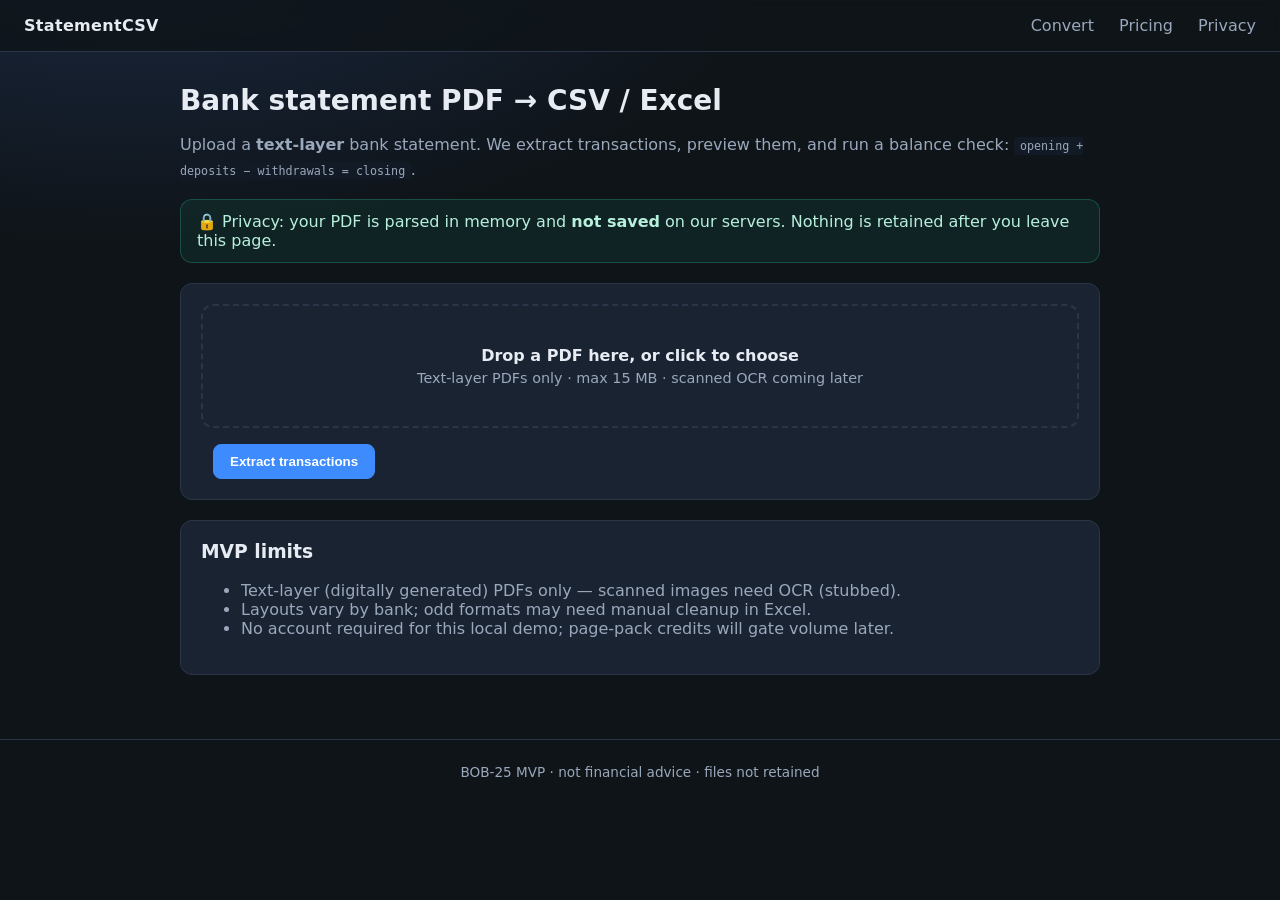
==== templates/index.html @ 0ff374a2 "BOB-25: StatementCSV MVP with Paddle scaffold and tunnel deploy" ====
<!DOCTYPE html>
<html lang="en">
<head>
  <meta charset="utf-8" />
  <meta name="viewport" content="width=device-width, initial-scale=1" />
  <title>Bank Statement → CSV / Excel</title>
  <link rel="stylesheet" href="/static/style.css" />
</head>
<body>
  <header class="top">
    <div class="brand">StatementCSV</div>
    <nav>
      <a href="/">Convert</a>
      <a href="/pricing">Pricing</a>
      <a href="/privacy">Privacy</a>
    </nav>
  </header>

  <main class="wrap">
    <section class="hero">
      <h1>Bank statement PDF → CSV / Excel</h1>
      <p class="lead">
        Upload a <strong>text-layer</strong> bank statement. We extract transactions,
        preview them, and run a balance check:
        <code>opening + deposits − withdrawals = closing</code>.
      </p>
      <p class="privacy">
        🔒 Privacy: your PDF is parsed in memory and <strong>not saved</strong> on our servers.
        Nothing is retained after you leave this page.
      </p>
    </section>

    <section class="card" id="upload-card">
      <label class="drop" id="dropzone" for="file-input">
        <input type="file" id="file-input" accept="application/pdf,.pdf" hidden />
        <span class="drop-title">Drop a PDF here, or click to choose</span>
        <span class="drop-sub">Text-layer PDFs only · max 15 MB · scanned OCR coming later</span>
      </label>
      <div class="row actions" id="file-meta" hidden>
        <span id="file-name"></span>
        <button type="button" class="btn primary" id="btn-parse">Extract transactions</button>
      </div>
      <p class="err" id="error" hidden></p>
      <p class="hint" id="status" hidden></p>
    </section>

    <section class="card" id="result" hidden>
      <div class="balance" id="balance-box"></div>

      <div class="row between">
        <h2>Transactions <span class="muted" id="tx-count"></span></h2>
        <div class="row">
          <button type="button" class="btn" id="btn-csv">Download CSV</button>
          <button type="button" class="btn primary" id="btn-xlsx">Download Excel</button>
        </div>
      </div>

      <div class="table-wrap">
        <table id="tx-table">
          <thead>
            <tr>
              <th>Date</th>
              <th>Description</th>
              <th class="num">Deposit</th>
              <th class="num">Withdrawal</th>
              <th class="num">Balance</th>
            </tr>
          </thead>
          <tbody></tbody>
        </table>
      </div>
    </section>

    <section class="card muted-card">
      <h3>MVP limits</h3>
      <ul>
        <li>Text-layer (digitally generated) PDFs only — scanned images need OCR (stubbed).</li>
        <li>Layouts vary by bank; odd formats may need manual cleanup in Excel.</li>
        <li>No account required for this local demo; page-pack credits will gate volume later.</li>
      </ul>
    </section>
  </main>

  <footer class="foot">
    <span>BOB-25 MVP · not financial advice · files not retained</span>
  </footer>
  <script src="/static/app.js"></script>
</body>
</html>
---- static/style.css ----
:root {
  --bg: #0f1419;
  --card: #1a2332;
  --line: #2a3548;
  --text: #e7ecf3;
  --muted: #9aa8bc;
  --accent: #3d8bfd;
  --accent2: #2dd4a8;
  --danger: #f07178;
  --warn: #e6c07b;
  --radius: 12px;
  --font: "Segoe UI", system-ui, -apple-system, sans-serif;
}
* { box-sizing: border-box; }
body {
  margin: 0;
  font-family: var(--font);
  background: radial-gradient(1200px 600px at 10% -10%, #1b2a44 0%, var(--bg) 55%);
  color: var(--text);
  min-height: 100vh;
}
a { color: var(--accent); text-decoration: none; }
a:hover { text-decoration: underline; }
.top {
  display: flex; align-items: center; justify-content: space-between;
  padding: 1rem 1.5rem; border-bottom: 1px solid var(--line);
  backdrop-filter: blur(8px); position: sticky; top: 0; background: rgba(15,20,25,.85);
}
.brand { font-weight: 700; letter-spacing: .02em; }
nav a { margin-left: 1.25rem; color: var(--muted); }
nav a:hover { color: var(--text); }
.wrap { max-width: 960px; margin: 0 auto; padding: 2rem 1.25rem 4rem; }
.hero h1 { font-size: 1.75rem; margin: 0 0 .75rem; }
.lead { color: var(--muted); line-height: 1.55; }
.privacy {
  background: rgba(45, 212, 168, .08);
  border: 1px solid rgba(45, 212, 168, .25);
  padding: .75rem 1rem; border-radius: var(--radius); color: #b6f0dc;
}
.card {
  background: var(--card); border: 1px solid var(--line);
  border-radius: var(--radius); padding: 1.25rem; margin-top: 1.25rem;
}
.muted-card { color: var(--muted); }
.muted-card h3 { color: var(--text); margin-top: 0; }
.drop {
  display: flex; flex-direction: column; align-items: center; justify-content: center;
  gap: .35rem; padding: 2.5rem 1rem; border: 2px dashed var(--line);
  border-radius: var(--radius); cursor: pointer; transition: border-color .15s, background .15s;
}
.drop:hover, .drop.drag { border-color: var(--accent); background: rgba(61,139,253,.06); }
.drop-title { font-weight: 600; }
.drop-sub { color: var(--muted); font-size: .9rem; }
.row { display: flex; align-items: center; gap: .75rem; flex-wrap: wrap; }
.row.between { justify-content: space-between; }
.actions { margin-top: 1rem; }
.btn {
  appearance: none; border: 1px solid var(--line); background: #243044;
  color: var(--text); padding: .55rem 1rem; border-radius: 8px; cursor: pointer; font-weight: 600;
}
.btn:hover { border-color: var(--accent); }
.btn:disabled { opacity: .45; cursor: not-allowed; }
.btn.primary { background: var(--accent); border-color: var(--accent); color: #fff; }
.btn.primary:hover { filter: brightness(1.05); }
.err { color: var(--danger); }
.hint { color: var(--muted); }
.balance {
  padding: 1rem; border-radius: 8px; margin-bottom: 1rem;
  border: 1px solid var(--line); background: #121a26;
}
.balance.pass { border-color: rgba(45,212,168,.45); background: rgba(45,212,168,.08); }
.balance.fail { border-color: rgba(240,113,120,.45); background: rgba(240,113,120,.08); }
.balance.unknown { border-color: rgba(230,192,123,.45); background: rgba(230,192,123,.08); }
.balance .title { font-weight: 700; margin-bottom: .5rem; }
.balance .grid {
  display: grid; grid-template-columns: repeat(auto-fit, minmax(140px, 1fr)); gap: .5rem;
  font-size: .92rem; color: var(--muted);
}
.balance .grid strong { color: var(--text); display: block; font-size: 1.05rem; }
.table-wrap { overflow-x: auto; margin-top: .75rem; }
table { width: 100%; border-collapse: collapse; font-size: .92rem; }
th, td { padding: .55rem .6rem; border-bottom: 1px solid var(--line); text-align: left; }
th { color: var(--muted); font-weight: 600; }
td.num, th.num { text-align: right; font-variant-numeric: tabular-nums; }
.muted { color: var(--muted); font-weight: 500; font-size: .95rem; }
.pricing-grid {
  display: grid; grid-template-columns: repeat(auto-fit, minmax(220px, 1fr));
  gap: 1rem; margin-top: 1.5rem;
}
.price-card {
  background: var(--card); border: 1px solid var(--line); border-radius: var(--radius);
  padding: 1.25rem; display: flex; flex-direction: column; gap: .75rem; position: relative;
}
.price-card.featured { border-color: var(--accent); box-shadow: 0 0 0 1px rgba(61,139,253,.35); }
.price-card .badge {
  position: absolute; top: -10px; right: 12px; background: var(--accent);
  color: #fff; font-size: .75rem; font-weight: 700; padding: .2rem .5rem; border-radius: 999px;
}
.price { margin: 0; color: var(--muted); }
.price .amount { font-size: 1.75rem; color: var(--text); font-weight: 700; }
.price-card ul { margin: 0; padding-left: 1.1rem; color: var(--muted); flex: 1; }
.price-card .btn { width: 100%; }
.foot {
  text-align: center; color: var(--muted); font-size: .85rem;
  padding: 1.5rem; border-top: 1px solid var(--line);
}
code { background: #121a26; padding: .1rem .35rem; border-radius: 4px; font-size: .9em; }
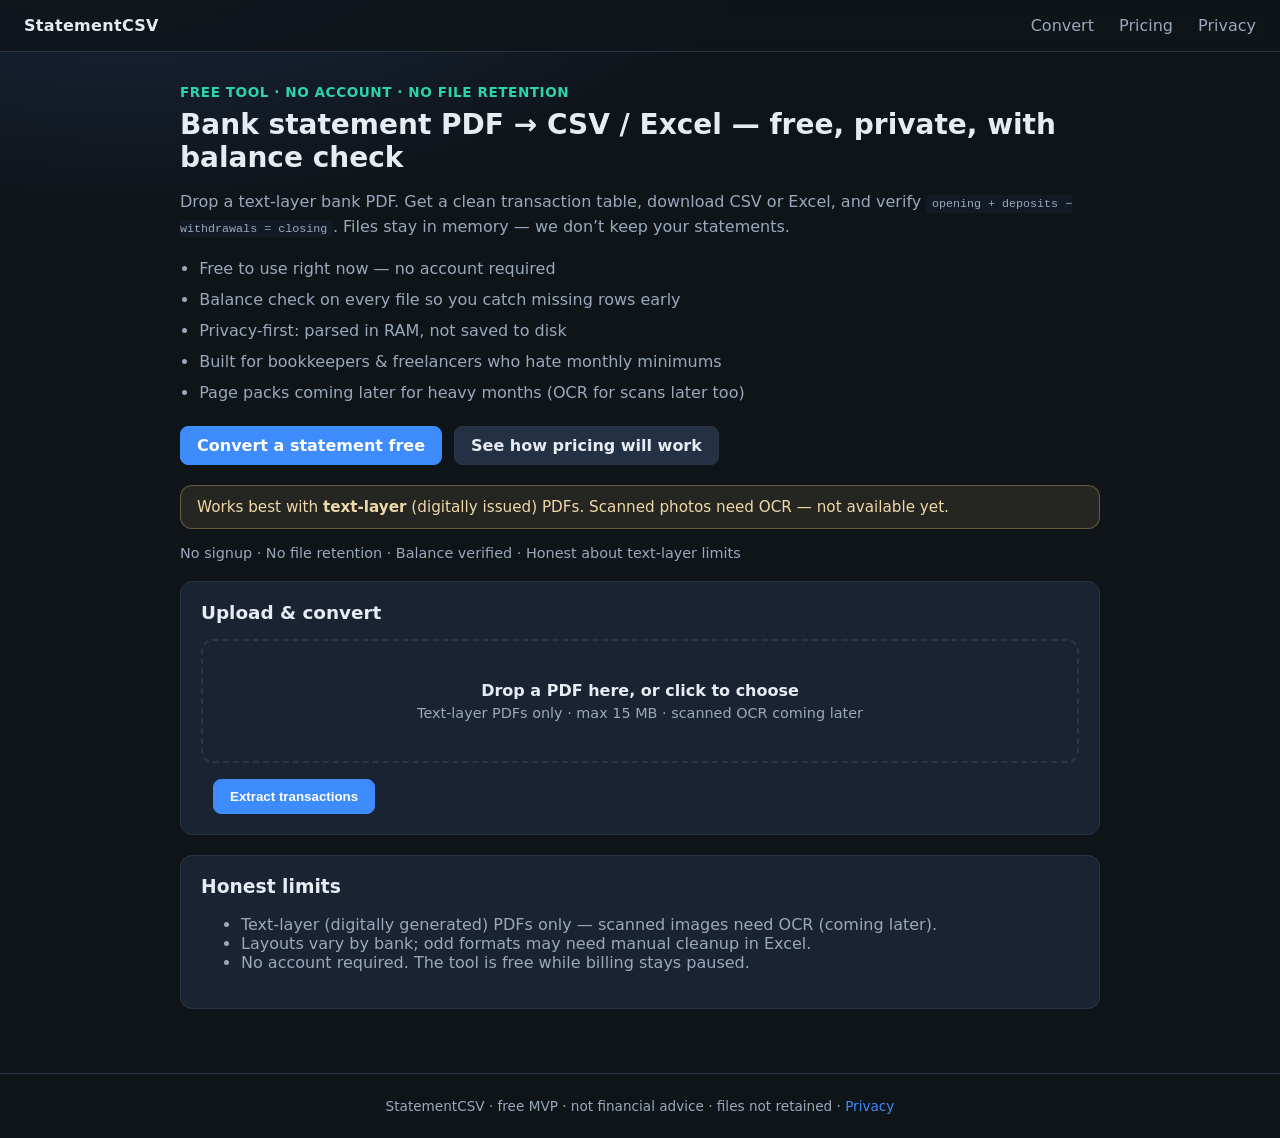
==== commit 6c174636: "BOB-25: free-tool marketing copy + aggregate funnel counters Rewrite homepage/pricing for free posit" ====
--- a/templates/index.html
+++ b/templates/index.html
@@ -3,14 +3,15 @@
 <head>
   <meta charset="utf-8" />
   <meta name="viewport" content="width=device-width, initial-scale=1" />
-  <title>Bank Statement → CSV / Excel</title>
+  <title>Free Bank Statement PDF → CSV / Excel — StatementCSV</title>
+  <meta name="description" content="Free bank statement PDF to CSV or Excel converter with balance check. No signup. Files parsed in memory — not retained. Text-layer PDFs only." />
   <link rel="stylesheet" href="/static/style.css" />
 </head>
 <body>
   <header class="top">
     <div class="brand">StatementCSV</div>
     <nav>
-      <a href="/">Convert</a>
+      <a href="/#upload-card">Convert</a>
       <a href="/pricing">Pricing</a>
       <a href="/privacy">Privacy</a>
     </nav>
@@ -18,19 +19,33 @@
 
   <main class="wrap">
     <section class="hero">
-      <h1>Bank statement PDF → CSV / Excel</h1>
+      <p class="kicker">Free tool · No account · No file retention</p>
+      <h1>Bank statement PDF → CSV / Excel — free, private, with balance check</h1>
       <p class="lead">
-        Upload a <strong>text-layer</strong> bank statement. We extract transactions,
-        preview them, and run a balance check:
-        <code>opening + deposits − withdrawals = closing</code>.
+        Drop a text-layer bank PDF. Get a clean transaction table, download CSV or Excel,
+        and verify <code>opening + deposits − withdrawals = closing</code>.
+        Files stay in memory — we don’t keep your statements.
       </p>
-      <p class="privacy">
-        🔒 Privacy: your PDF is parsed in memory and <strong>not saved</strong> on our servers.
-        Nothing is retained after you leave this page.
+      <ul class="feature-list">
+        <li>Free to use right now — no account required</li>
+        <li>Balance check on every file so you catch missing rows early</li>
+        <li>Privacy-first: parsed in RAM, not saved to disk</li>
+        <li>Built for bookkeepers &amp; freelancers who hate monthly minimums</li>
+        <li>Page packs coming later for heavy months (OCR for scans later too)</li>
+      </ul>
+      <div class="cta-row">
+        <a class="btn primary" href="#upload-card">Convert a statement free</a>
+        <a class="btn" href="/pricing">See how pricing will work</a>
+      </div>
+      <p class="limit-bar">
+        Works best with <strong>text-layer</strong> (digitally issued) PDFs.
+        Scanned photos need OCR — not available yet.
       </p>
+      <p class="trust-bar">No signup · No file retention · Balance verified · Honest about text-layer limits</p>
     </section>
 
     <section class="card" id="upload-card">
+      <h2 class="upload-heading">Upload &amp; convert</h2>
       <label class="drop" id="dropzone" for="file-input">
         <input type="file" id="file-input" accept="application/pdf,.pdf" hidden />
         <span class="drop-title">Drop a PDF here, or click to choose</span>
@@ -72,17 +87,17 @@
     </section>
 
     <section class="card muted-card">
-      <h3>MVP limits</h3>
+      <h3>Honest limits</h3>
       <ul>
-        <li>Text-layer (digitally generated) PDFs only — scanned images need OCR (stubbed).</li>
+        <li>Text-layer (digitally generated) PDFs only — scanned images need OCR (coming later).</li>
         <li>Layouts vary by bank; odd formats may need manual cleanup in Excel.</li>
-        <li>No account required for this local demo; page-pack credits will gate volume later.</li>
+        <li>No account required. The tool is free while billing stays paused.</li>
       </ul>
     </section>
   </main>
 
   <footer class="foot">
-    <span>BOB-25 MVP · not financial advice · files not retained</span>
+    <span>StatementCSV · free MVP · not financial advice · files not retained · <a href="/privacy">Privacy</a></span>
   </footer>
   <script src="/static/app.js"></script>
 </body>
--- a/static/style.css
+++ b/static/style.css
@@ -105,3 +105,63 @@
   padding: 1.5rem; border-top: 1px solid var(--line);
 }
 code { background: #121a26; padding: .1rem .35rem; border-radius: 4px; font-size: .9em; }
+
+/* Marketing homepage / pricing */
+.kicker {
+  color: var(--accent2);
+  font-size: .85rem;
+  font-weight: 700;
+  letter-spacing: .04em;
+  text-transform: uppercase;
+  margin: 0 0 .5rem;
+}
+.feature-list {
+  margin: 1rem 0 1.25rem;
+  padding-left: 1.2rem;
+  color: var(--muted);
+  line-height: 1.6;
+}
+.feature-list li { margin: .35rem 0; }
+.cta-row {
+  display: flex;
+  flex-wrap: wrap;
+  gap: .75rem;
+  margin: 1rem 0 1.25rem;
+}
+.cta-row .btn { text-decoration: none; display: inline-block; text-align: center; }
+.limit-bar {
+  background: rgba(230, 192, 123, .1);
+  border: 1px solid rgba(230, 192, 123, .35);
+  padding: .75rem 1rem;
+  border-radius: var(--radius);
+  color: #f0d9a8;
+  font-size: .95rem;
+}
+.trust-bar {
+  color: var(--muted);
+  font-size: .9rem;
+  margin: 1rem 0 0;
+}
+.upload-heading { margin: 0 0 1rem; font-size: 1.15rem; }
+.banner-free {
+  display: inline-block;
+  background: rgba(45, 212, 168, .12);
+  border: 1px solid rgba(45, 212, 168, .4);
+  color: #b6f0dc;
+  font-weight: 700;
+  font-size: .9rem;
+  padding: .4rem .85rem;
+  border-radius: 999px;
+  margin: 0 0 1rem;
+}
+.price-card.coming-soon { opacity: .92; }
+.price-card .soon-label {
+  margin: 0;
+  text-align: center;
+  color: var(--warn);
+  font-size: .8rem;
+  font-weight: 700;
+  letter-spacing: .03em;
+  text-transform: uppercase;
+}
+.price-card a.btn { text-decoration: none; text-align: center; }
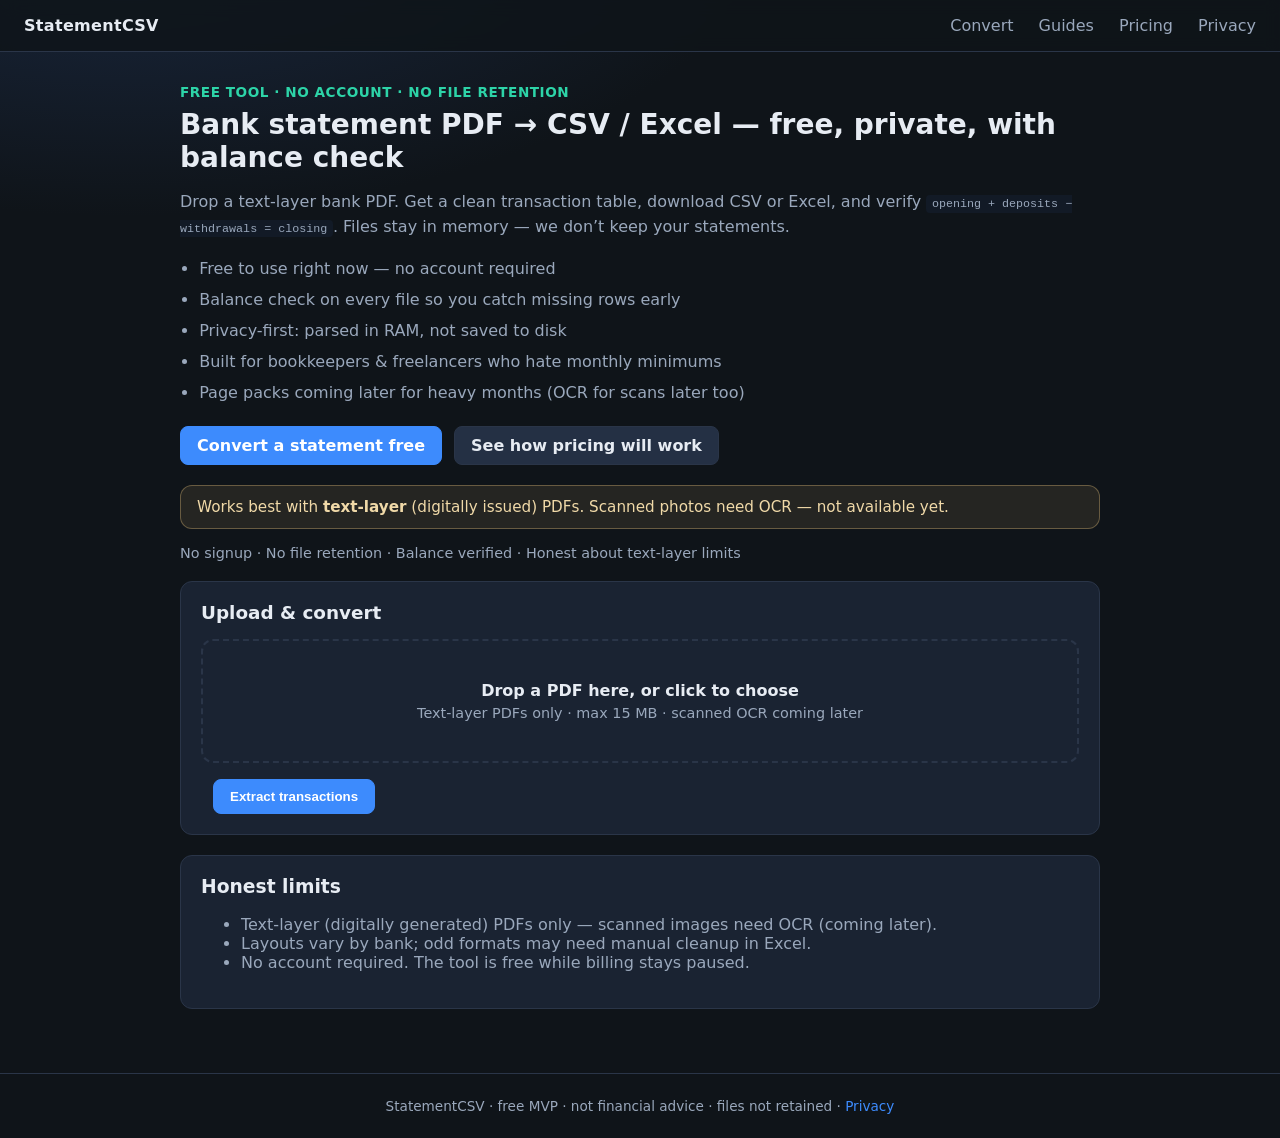
==== commit d016ff77: "BOB-25: add two English SEO guide pages and deploy routes - /guides index - /guides/bank-statement-t" ====
--- a/templates/index.html
+++ b/templates/index.html
@@ -12,6 +12,7 @@
     <div class="brand">StatementCSV</div>
     <nav>
       <a href="/#upload-card">Convert</a>
+      <a href="/guides">Guides</a>
       <a href="/pricing">Pricing</a>
       <a href="/privacy">Privacy</a>
     </nav>
--- a/static/style.css
+++ b/static/style.css
@@ -165,3 +165,15 @@
   text-transform: uppercase;
 }
 .price-card a.btn { text-decoration: none; text-align: center; }
+
+/* SEO guide pages */
+.wrap.guide { max-width: 760px; }
+.guide h1 { font-size: 1.85rem; margin: 0 0 .75rem; line-height: 1.25; }
+.guide-body h2 { font-size: 1.2rem; margin: 1.75rem 0 .65rem; }
+.guide-body h2:first-child { margin-top: 0; }
+.guide-body p, .guide-body li { line-height: 1.65; color: var(--muted); }
+.guide-body strong { color: var(--text); }
+.guide-body ol, .guide-body ul { padding-left: 1.25rem; }
+.guide-body li { margin: .4rem 0; }
+.guide-list { list-style: none; padding-left: 0; }
+.guide-list li { margin: 1rem 0; line-height: 1.5; }
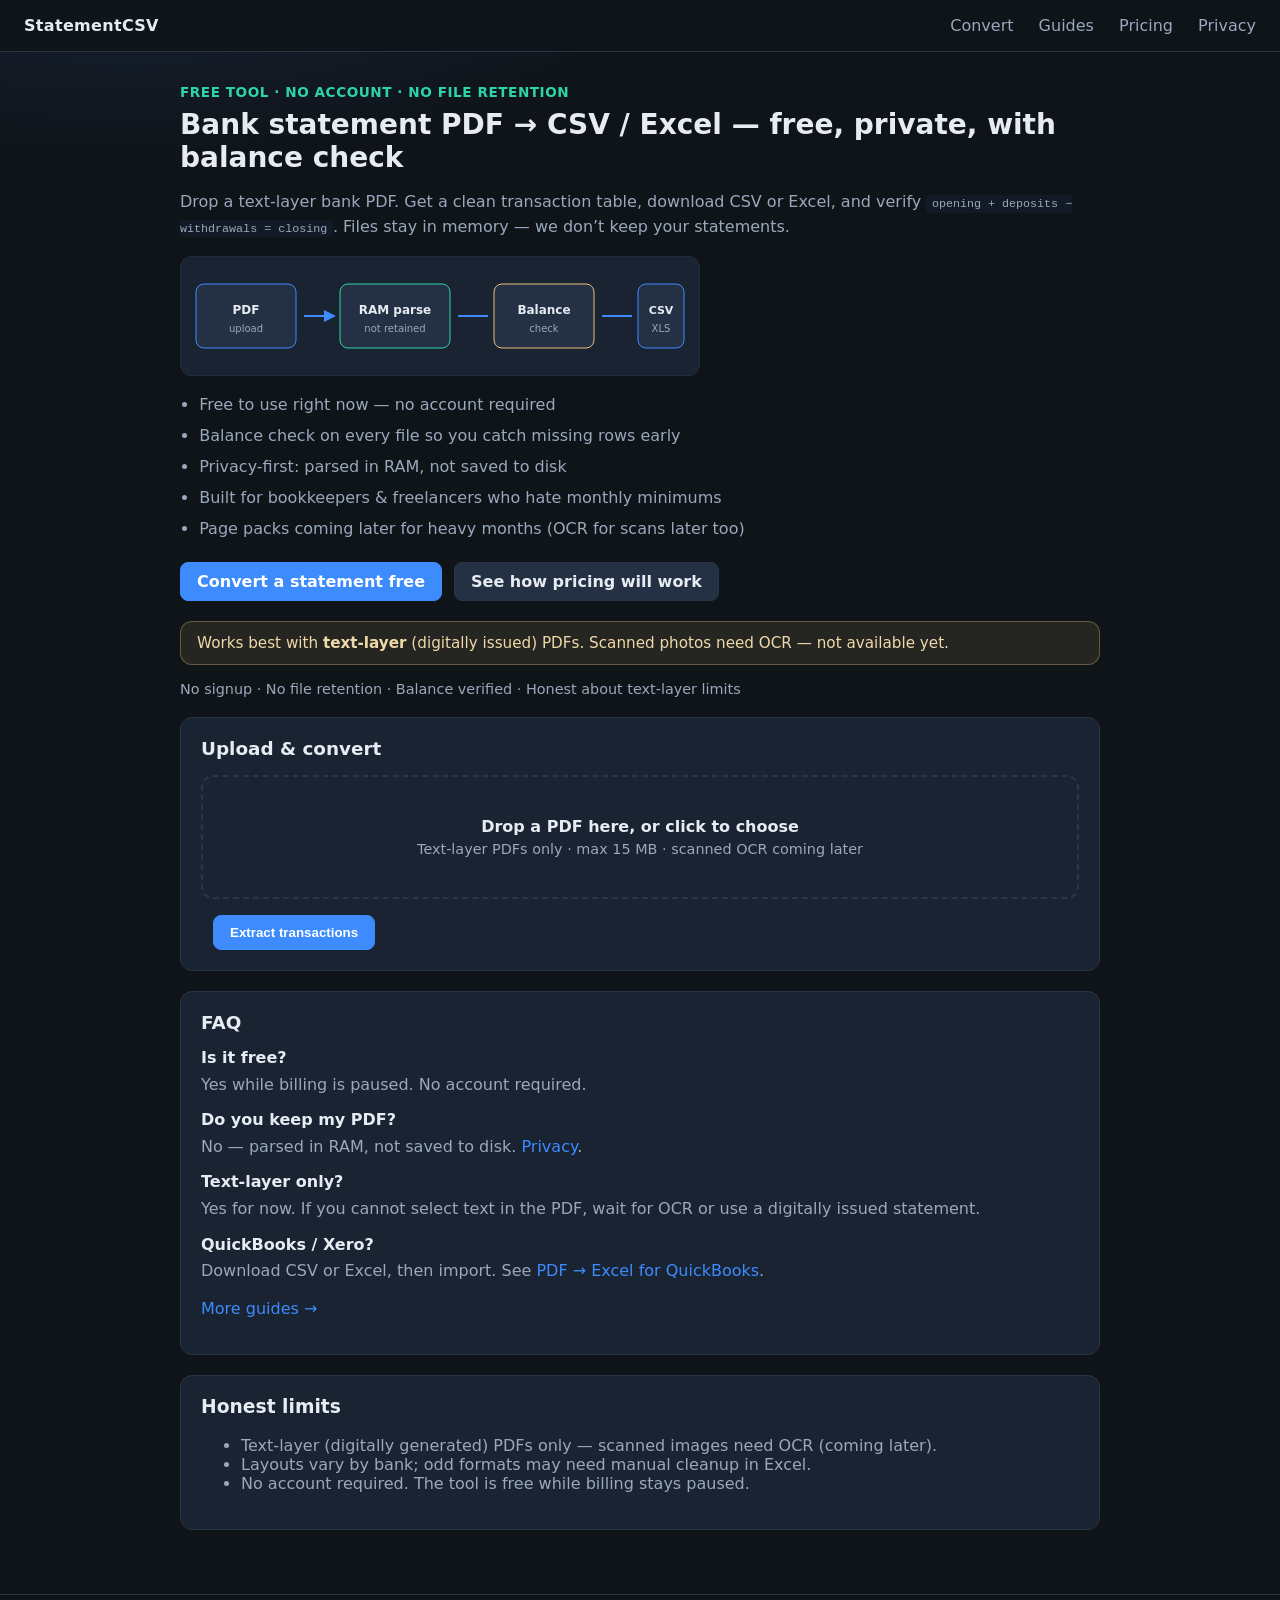
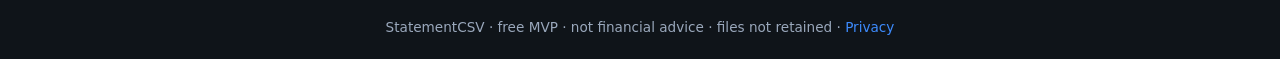
==== commit d14842d9: "BOB-25: atomic funnel stats + FAQ/HowTo schema + QuickBooks guide Fix multi-worker gunicorn stats vi" ====
--- a/templates/index.html
+++ b/templates/index.html
@@ -5,7 +5,68 @@
   <meta name="viewport" content="width=device-width, initial-scale=1" />
   <title>Free Bank Statement PDF → CSV / Excel — StatementCSV</title>
   <meta name="description" content="Free bank statement PDF to CSV or Excel converter with balance check. No signup. Files parsed in memory — not retained. Text-layer PDFs only." />
+  <link rel="canonical" href="https://statementcsv.spacebit.qzz.io/" />
+  <meta property="og:type" content="website" />
+  <meta property="og:url" content="https://statementcsv.spacebit.qzz.io/" />
+  <meta property="og:title" content="Free Bank Statement PDF → CSV / Excel — StatementCSV" />
+  <meta property="og:description" content="Free bank statement PDF to CSV or Excel converter with balance check. No signup. Files parsed in memory — not retained. Text-layer PDFs only." />
+  <meta property="og:site_name" content="StatementCSV" />
+  <meta name="twitter:card" content="summary" />
+  <meta name="twitter:title" content="Free Bank Statement PDF → CSV / Excel — StatementCSV" />
+  <meta name="twitter:description" content="Free bank statement PDF to CSV or Excel converter with balance check. No signup. Files parsed in memory — not retained. Text-layer PDFs only." />
   <link rel="stylesheet" href="/static/style.css" />
+  <script type="application/ld+json">
+  {
+    "@context": "https://schema.org",
+    "@type": "FAQPage",
+    "mainEntity": [
+      {
+        "@type": "Question",
+        "name": "Is StatementCSV free?",
+        "acceptedAnswer": {
+          "@type": "Answer",
+          "text": "Yes. The converter is free to use while billing is paused. No account is required. Optional page packs may come later."
+        }
+      },
+      {
+        "@type": "Question",
+        "name": "Do you store my bank statement PDF?",
+        "acceptedAnswer": {
+          "@type": "Answer",
+          "text": "No. Uploaded PDFs are parsed in memory for the request and are not retained on disk."
+        }
+      },
+      {
+        "@type": "Question",
+        "name": "What is a text-layer PDF?",
+        "acceptedAnswer": {
+          "@type": "Answer",
+          "text": "A digitally issued bank PDF where you can highlight text with the mouse. Scanned photos of paper statements need OCR, which StatementCSV does not support yet."
+        }
+      },
+      {
+        "@type": "Question",
+        "name": "What is the balance check?",
+        "acceptedAnswer": {
+          "@type": "Answer",
+          "text": "StatementCSV verifies opening balance + deposits − withdrawals equals the closing balance so you catch missing rows before import."
+        }
+      }
+    ]
+  }
+  </script>
+  <script type="application/ld+json">
+  {
+    "@context": "https://schema.org",
+    "@type": "WebApplication",
+    "name": "StatementCSV",
+    "url": "https://statementcsv.spacebit.qzz.io/",
+    "applicationCategory": "FinanceApplication",
+    "operatingSystem": "Any",
+    "offers": {"@type": "Offer", "price": "0", "priceCurrency": "USD"},
+    "description": "Free bank statement PDF to CSV or Excel converter with balance check. No signup. Files not retained."
+  }
+  </script>
 </head>
 <body>
   <header class="top">
@@ -26,6 +87,10 @@
         Drop a text-layer bank PDF. Get a clean transaction table, download CSV or Excel,
         and verify <code>opening + deposits − withdrawals = closing</code>.
         Files stay in memory — we don’t keep your statements.
+      </p>
+      <p class="hero-illu">
+        <img class="hero-illustration" src="/static/statementcsv-flow.svg" width="520" height="120"
+             alt="Diagram: bank statement PDF uploads in memory, extracts transactions, balance check, then CSV or Excel download — file not retained" />
       </p>
       <ul class="feature-list">
         <li>Free to use right now — no account required</li>
@@ -87,6 +152,22 @@
       </div>
     </section>
 
+
+    <section class="card" id="home-faq">
+      <h2 style="margin-top:0;font-size:1.15rem">FAQ</h2>
+      <dl class="faq">
+        <dt>Is it free?</dt>
+        <dd>Yes while billing is paused. No account required.</dd>
+        <dt>Do you keep my PDF?</dt>
+        <dd>No — parsed in RAM, not saved to disk. <a href="/privacy">Privacy</a>.</dd>
+        <dt>Text-layer only?</dt>
+        <dd>Yes for now. If you cannot select text in the PDF, wait for OCR or use a digitally issued statement.</dd>
+        <dt>QuickBooks / Xero?</dt>
+        <dd>Download CSV or Excel, then import. See <a href="/guides/bank-statement-pdf-to-excel-quickbooks">PDF → Excel for QuickBooks</a>.</dd>
+      </dl>
+      <p style="margin-top:1rem"><a href="/guides">More guides →</a></p>
+    </section>
+
     <section class="card muted-card">
       <h3>Honest limits</h3>
       <ul>
--- a/static/style.css
+++ b/static/style.css
@@ -177,3 +177,12 @@
 .guide-body li { margin: .4rem 0; }
 .guide-list { list-style: none; padding-left: 0; }
 .guide-list li { margin: 1rem 0; line-height: 1.5; }
+
+.faq { margin: 0; }
+.faq dt { font-weight: 700; margin-top: 0.85rem; color: var(--text); }
+.faq dd { margin: 0.35rem 0 0; color: var(--muted); line-height: 1.5; }
+.hero-illu { margin: 1rem 0 0.25rem; }
+.hero-illustration { max-width: 100%; height: auto; border-radius: 12px; display: block; }
+.guide-list { list-style: none; padding: 0; margin: 0; }
+.guide-list li { padding: 0.75rem 0; border-bottom: 1px solid var(--line); }
+.guide-list li:last-child { border-bottom: none; }
